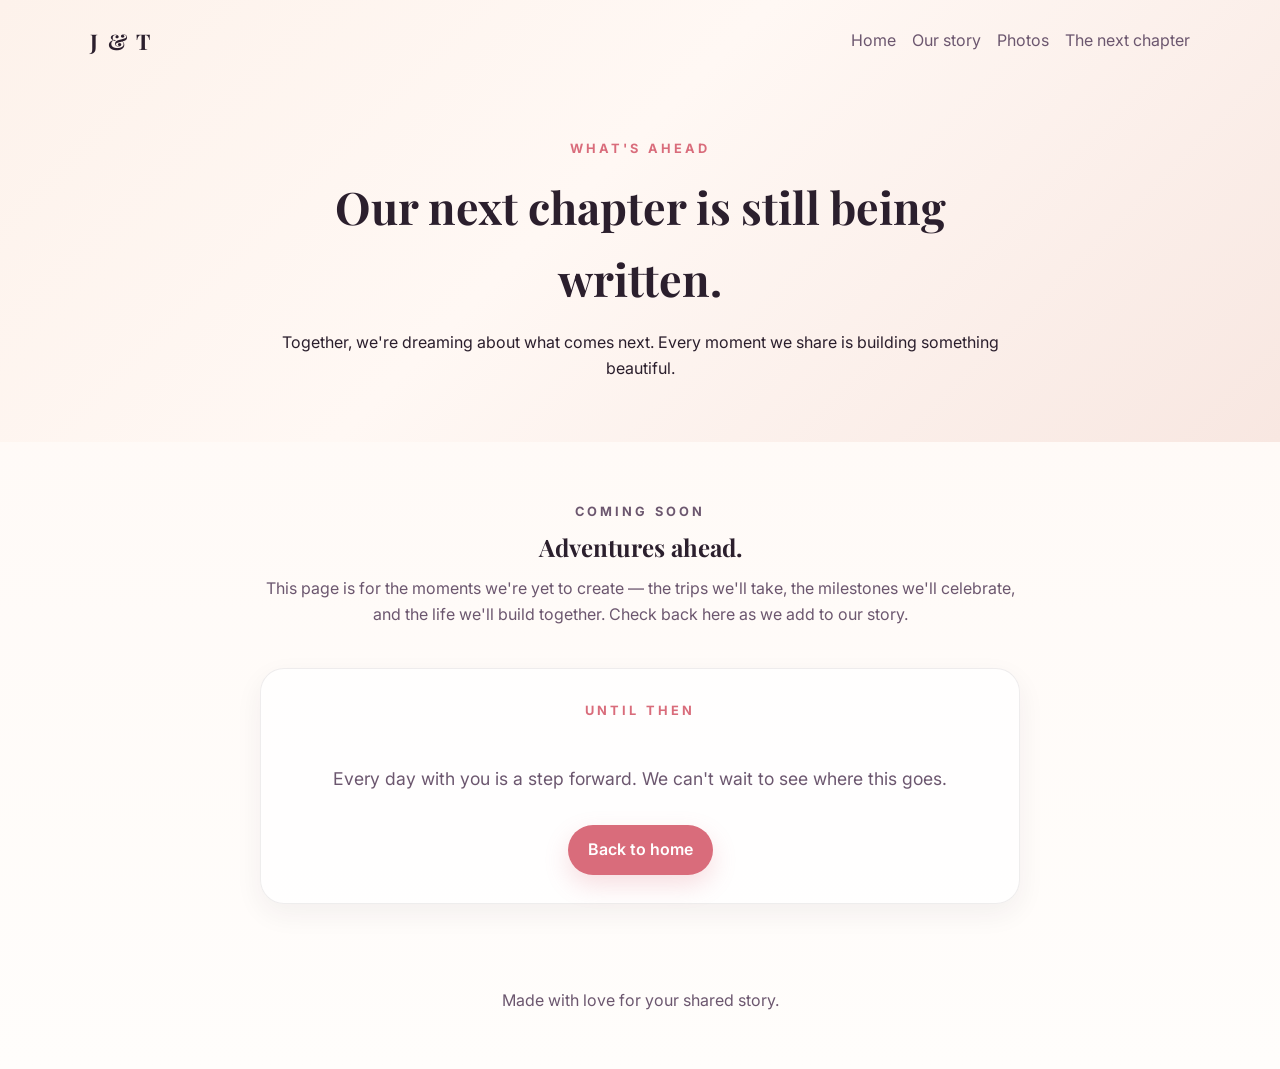
==== future.html @ e141f992 "Add memories and future pages with navigation updates" ====
<!DOCTYPE html>
<html lang="en">
  <head>
    <meta charset="UTF-8" />
    <meta name="viewport" content="width=device-width, initial-scale=1.0" />
    <title>The Next Chapter | J & T</title>
    <meta
      name="description"
      content="Our dreams and plans for what comes next."
    />
    <link rel="preconnect" href="https://fonts.googleapis.com" />
    <link rel="preconnect" href="https://fonts.gstatic.com" crossorigin />
    <link rel="icon" href="favicon.PNG" />
    <link
      href="https://fonts.googleapis.com/css2?family=Inter:wght@400;500;600;700&family=Playfair+Display:wght@600;700&display=swap"
      rel="stylesheet"
    />
    <link rel="stylesheet" href="styles.css" />
  </head>
  <body>
    <header class="gallery-header">
      <nav class="topbar">
        <a class="brand" href="index.html">J & T</a>
        <div class="nav-links">
          <a href="index.html">Home</a>
          <a href="memories.html">Our story</a>
          <a href="gallery.html">Photos</a>
          <a href="future.html">The next chapter</a>
        </div>
      </nav>

      <div class="gallery-hero reveal">
        <p class="section-tag">What's ahead</p>
        <h1>Our next chapter is still being written.</h1>
        <p>
          Together, we're dreaming about what comes next. Every moment we share is building something beautiful.
        </p>
      </div>
    </header>

    <main>
      <section class="intro-section reveal">
        <p class="section-tag">Coming soon</p>
        <h2>Adventures ahead.</h2>
        <p>
          This page is for the moments we're yet to create — the trips we'll take, the milestones we'll celebrate, and the life we'll build together. Check back here as we add to our story.
        </p>
      </section>

      <section class="feature-section reveal">
        <div class="feature-card">
          <p class="section-tag">Until then</p>
          <p style="text-align: center; margin: 2rem 0; font-size: 1.1rem; color: var(--muted);">
            Every day with you is a step forward. We can't wait to see where this goes.
          </p>
          <a class="button" href="index.html" style="display: inline-block; margin: 0 auto;">Back to home</a>
        </div>
      </section>
    </main>

    <footer class="footer">
      <p>Made with love for your shared story.</p>
    </footer>

    <div id="photoModal" class="photo-modal" aria-hidden="true">
      <button class="modal-close" id="closeModal" aria-label="Close photo viewer">×</button>
      <button class="modal-nav modal-nav-left" id="prevPhoto" aria-label="Previous photo">←</button>
      <div class="modal-content">
        <img id="modalImage" src="" alt="" />
        <div class="modal-caption">
          <h3 id="modalTitle"></h3>
          <p id="modalLocation"></p>
        </div>
      </div>
      <button class="modal-nav modal-nav-right" id="nextPhoto" aria-label="Next photo">→</button>
    </div>

    <script src="script.js"></script>
  </body>
</html>
---- styles.css ----
:root {
  --bg: #fff8f4;
  --surface: #ffffff;
  --surface-strong: #ffe5d9;
  --text: #2b1f2d;
  --muted: #6c576f;
  --accent: #d96c7b;
  --accent-2: #8b5e7d;
  --border: rgba(43, 31, 45, 0.1);
  --shadow: 0 20px 45px rgba(43, 31, 45, 0.08);
}

* {
  box-sizing: border-box;
}

html {
  scroll-behavior: smooth;
}

body {
  margin: 0;
  font-family: 'Inter', sans-serif;
  color: var(--text);
  background: linear-gradient(180deg, var(--bg) 0%, #fffdfb 100%);
  line-height: 1.6;
  overflow-x: hidden;
}

img {
  max-width: 100%;
  height: auto;
}

a {
  color: inherit;
  text-decoration: none;
}

.hero {
  padding: 24px 20px 64px;
  background: linear-gradient(135deg, #fdf2eb 0%, #fff8f4 45%, #f8e7e1 100%);
}

.gallery-header {
  padding: 24px 20px 36px;
  background: linear-gradient(135deg, #fdf2eb 0%, #fff8f4 45%, #f8e7e1 100%);
}

.topbar,
.hero-content,
main,
.footer,
.gallery-hero {
  width: min(100%, 1100px);
  margin-inline: auto;
}

.topbar {
  display: flex;
  justify-content: space-between;
  align-items: center;
  gap: 16px;
  margin-bottom: 48px;
}

.brand {
  font-family: 'Playfair Display', serif;
  font-size: 1.35rem;
  font-weight: 700;
  letter-spacing: 0.12em;
  text-transform: uppercase;
}

.nav-links {
  display: flex;
  flex-wrap: wrap;
  gap: 16px;
  color: var(--muted);
}

.hero-content {
  display: flex;
  justify-content: center;
  align-items: center;
  min-height: 320px;
}

.hero-copy {
  max-width: 720px;
  text-align: center;
  padding: 32px 24px;
  background: rgba(255, 255, 255, 0.7);
  border: 1px solid rgba(43, 31, 45, 0.08);
  border-radius: 28px;
  backdrop-filter: blur(8px);
  box-shadow: 0 12px 30px rgba(43, 31, 45, 0.06);
}

.eyebrow,
.section-tag {
  display: inline-block;
  margin: 0 0 12px;
  text-transform: uppercase;
  letter-spacing: 0.24em;
  font-size: 0.8rem;
  font-weight: 700;
  color: var(--accent);
}

.hero h1,
.intro-section h2,
.section-heading h2,
.future-card h2 {
  font-family: 'Playfair Display', serif;
  line-height: 1.1;
  margin: 0 0 16px;
}

.hero h1 {
  font-size: clamp(2rem, 3.6vw, 3.1rem);
}

.hero-text,
.intro-section p,
.future-card p,
.timeline-copy p,
.gallery-card p {
  color: var(--muted);
}

.button {
  display: inline-block;
  margin-top: 18px;
  padding: 12px 20px;
  background: var(--accent);
  color: white;
  border-radius: 999px;
  font-weight: 600;
  box-shadow: 0 10px 25px rgba(217, 108, 123, 0.22);
}

.reveal {
  opacity: 0;
  transform: translateY(24px);
  transition: opacity 0.7s ease, transform 0.7s ease;
}

.reveal.visible {
  opacity: 1;
  transform: translateY(0);
}

main {
  padding: 0 20px 48px;
}

.intro-section {
  text-align: center;
  max-width: 760px;
  margin-inline: auto;
}

.feature-section {
  margin-top: 40px;
}

.feature-card,
.story-card {
  background: rgba(255, 255, 255, 0.74);
  border: 1px solid rgba(43, 31, 45, 0.08);
  border-radius: 24px;
  padding: 28px;
  box-shadow: 0 10px 28px rgba(43, 31, 45, 0.06);
  text-align: center;
  max-width: 760px;
  margin-inline: auto;
}

.feature-photos {
  display: grid;
  grid-template-columns: repeat(3, minmax(0, 1fr));
  gap: 14px;
  margin: 20px 0 18px;
}

.feature-photo-card {
  overflow: hidden;
  border-radius: 18px;
  background: var(--surface);
}

.feature-photo-card img {
  width: 100%;
  aspect-ratio: 4 / 5;
  object-fit: cover;
  display: block;
}

.feature-photo-card p {
  margin: 0;
  padding: 10px 8px 12px;
  color: var(--muted);
  font-size: 0.95rem;
}

.story-section {
  margin-top: 28px;
}

.story-card {
  text-align: left;
}

.typed-story {
  font-size: 1.04rem;
  line-height: 1.8;
  color: var(--muted);
  min-height: 120px;
}

.gallery-hero {
  max-width: 760px;
  padding: 28px 0 8px;
  text-align: center;
}

.intro-section,
.gallery-section {
  margin-top: 56px;
}

.section-heading {
  margin-bottom: 24px;
}

.timeline {
  display: grid;
  gap: 16px;
}

.timeline-card {
  display: grid;
  grid-template-columns: 56px 1fr;
  gap: 16px;
  padding: 18px 20px;
  background: var(--surface);
  border: 1px solid var(--border);
  border-radius: 20px;
  box-shadow: var(--shadow);
}

.timeline-marker {
  display: grid;
  place-items: center;
  width: 56px;
  height: 56px;
  border-radius: 50%;
  background: linear-gradient(135deg, var(--accent), var(--accent-2));
  color: white;
  font-weight: 700;
  flex-shrink: 0;
}

.timeline-year {
  margin: 0 0 4px;
  font-weight: 700;
  color: var(--accent);
}

.timeline-copy h3 {
  margin: 0 0 6px;
  font-size: 1.05rem;
}

.gallery-grid {
  display: grid;
  grid-template-columns: repeat(3, minmax(0, 1fr));
  gap: 18px;
}

.gallery-hero h1 {
  font-family: 'Playfair Display', serif;
  font-size: clamp(2rem, 3.6vw, 2.8rem);
  margin: 0 0 12px;
}

.gallery-card {
  background: var(--surface);
  border: 1px solid var(--border);
  border-radius: 22px;
  overflow: hidden;
  box-shadow: 0 16px 35px rgba(43, 31, 45, 0.06);
  cursor: pointer;
  transition: transform 0.25s ease, box-shadow 0.25s ease;
}

.gallery-card:hover,
.gallery-card:focus-visible {
  transform: translateY(-4px);
  box-shadow: 0 24px 45px rgba(43, 31, 45, 0.14);
  outline: none;
}

.gallery-card img {
  width: 100%;
  aspect-ratio: 4 / 3;
  object-fit: cover;
  display: block;
}

.gallery-card-content {
  padding: 16px 18px 18px;
}

.gallery-card h3 {
  margin: 0 0 8px;
}

.future-card {
  background: linear-gradient(135deg, rgba(217, 108, 123, 0.12), rgba(139, 94, 125, 0.12));
  border: 1px solid var(--border);
  border-radius: 24px;
  padding: 28px;
}

.footer {
  text-align: center;
  padding: 20px 20px 40px;
  color: var(--muted);
}

.photo-modal {
  position: fixed;
  inset: 0;
  background: rgba(10, 8, 12, 0.9);
  display: none;
  align-items: center;
  justify-content: center;
  padding: 20px;
  z-index: 1000;
}

.photo-modal.open {
  display: flex;
}

.modal-content {
  width: min(100%, 900px);
  display: grid;
  gap: 12px;
}

#modalImage {
  width: 100%;
  max-height: 78vh;
  object-fit: cover;
  border-radius: 24px;
  box-shadow: 0 24px 60px rgba(0, 0, 0, 0.28);
}

.modal-caption {
  color: white;
  padding: 0 6px;
}

.modal-caption h3 {
  margin: 0 0 4px;
  font-size: 1.2rem;
}

.modal-caption p {
  margin: 0;
  color: rgba(255, 255, 255, 0.8);
}

.modal-close,
.modal-nav {
  position: absolute;
  border: none;
  background: rgba(255, 255, 255, 0.16);
  color: white;
  width: 46px;
  height: 46px;
  border-radius: 50%;
  cursor: pointer;
  font-size: 1.2rem;
}

.modal-close {
  top: 20px;
  right: 20px;
}

.modal-nav {
  top: 50%;
  transform: translateY(-50%);
}

.modal-nav-left {
  left: 20px;
}

.modal-nav-right {
  right: 20px;
}

@media (max-width: 900px) {
  .hero-content {
    min-height: 280px;
  }

  .feature-photos {
    grid-template-columns: 1fr;
  }

  .gallery-grid {
    grid-template-columns: 1fr 1fr;
  }
}

@media (max-width: 640px) {
  .hero {
    padding-inline: 16px;
  }

  .hero-copy {
    padding: 24px 18px;
  }

  .topbar {
    flex-direction: column;
    align-items: flex-start;
    gap: 12px;
  }

  .nav-links {
    gap: 10px 14px;
  }

  main {
    padding-inline: 16px;
  }

  .gallery-grid {
    grid-template-columns: 1fr;
  }

  .timeline-card {
    grid-template-columns: 1fr;
  }

  .timeline-marker {
    width: 44px;
    height: 44px;
  }

  .button {
    width: 100%;
    text-align: center;
  }

  .modal-nav {
    width: 40px;
    height: 40px;
  }
}

@media (max-width: 480px) {
  .hero h1 {
    font-size: 2rem;
  }

  .hero-card,
  .future-card {
    padding: 20px;
  }

  .gallery-card-content {
    padding: 14px 16px 16px;
  }
}
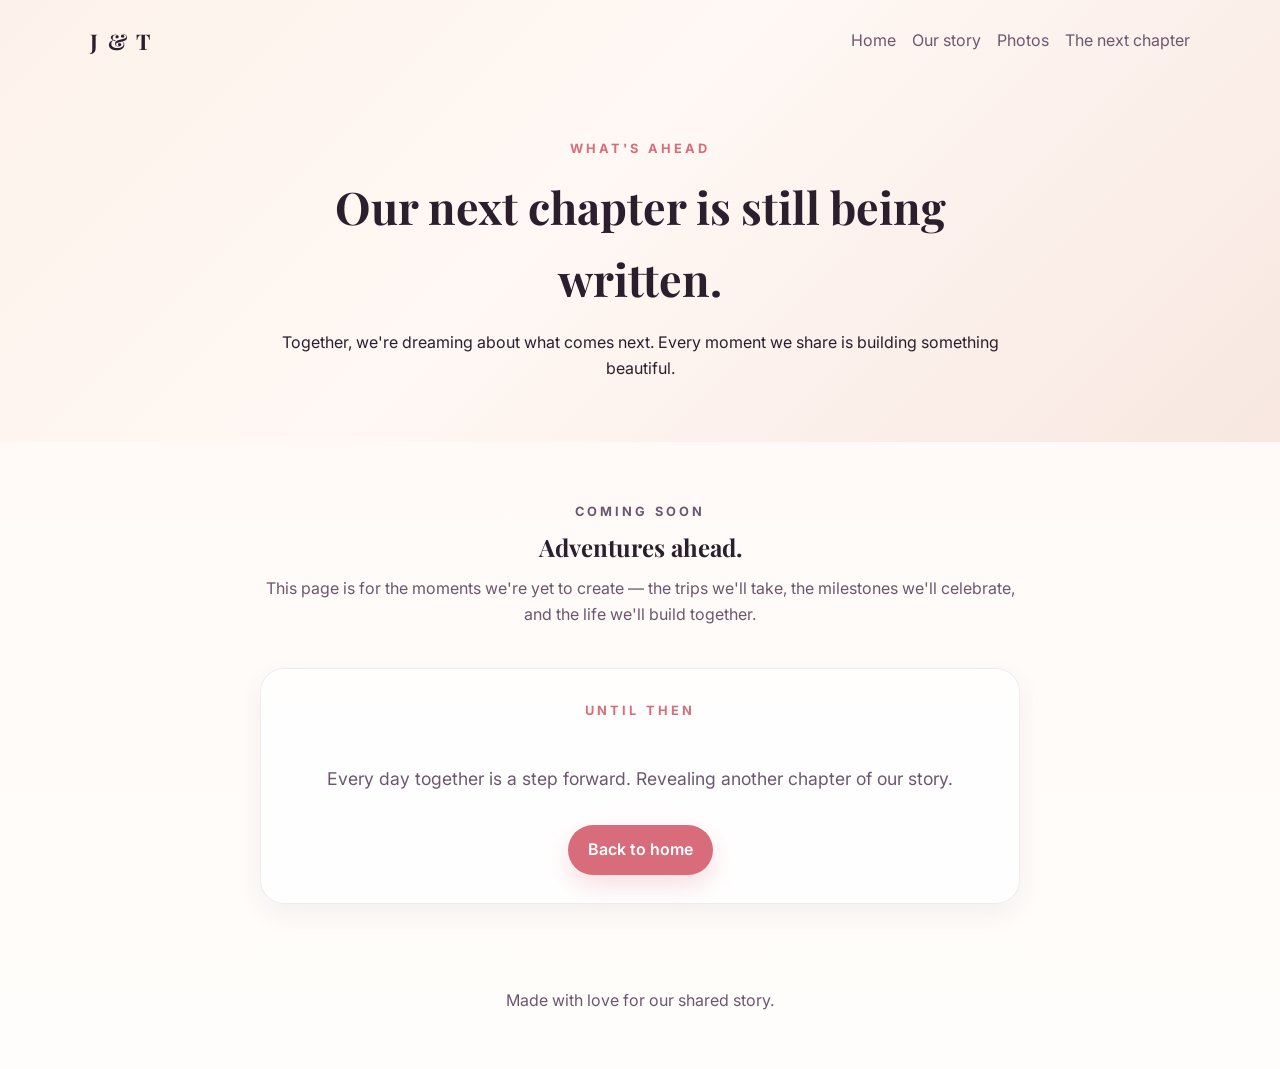
==== commit 3dc09547: "Update website" ====
--- a/future.html
+++ b/future.html
@@ -43,7 +43,7 @@
         <p class="section-tag">Coming soon</p>
         <h2>Adventures ahead.</h2>
         <p>
-          This page is for the moments we're yet to create — the trips we'll take, the milestones we'll celebrate, and the life we'll build together. Check back here as we add to our story.
+          This page is for the moments we're yet to create — the trips we'll take, the milestones we'll celebrate, and the life we'll build together.
         </p>
       </section>
 
@@ -51,7 +51,7 @@
         <div class="feature-card">
           <p class="section-tag">Until then</p>
           <p style="text-align: center; margin: 2rem 0; font-size: 1.1rem; color: var(--muted);">
-            Every day with you is a step forward. We can't wait to see where this goes.
+            Every day together is a step forward. Revealing another chapter of our story.
           </p>
           <a class="button" href="index.html" style="display: inline-block; margin: 0 auto;">Back to home</a>
         </div>
@@ -59,7 +59,7 @@
     </main>
 
     <footer class="footer">
-      <p>Made with love for your shared story.</p>
+      <p>Made with love for our shared story.</p>
     </footer>
 
     <div id="photoModal" class="photo-modal" aria-hidden="true">
